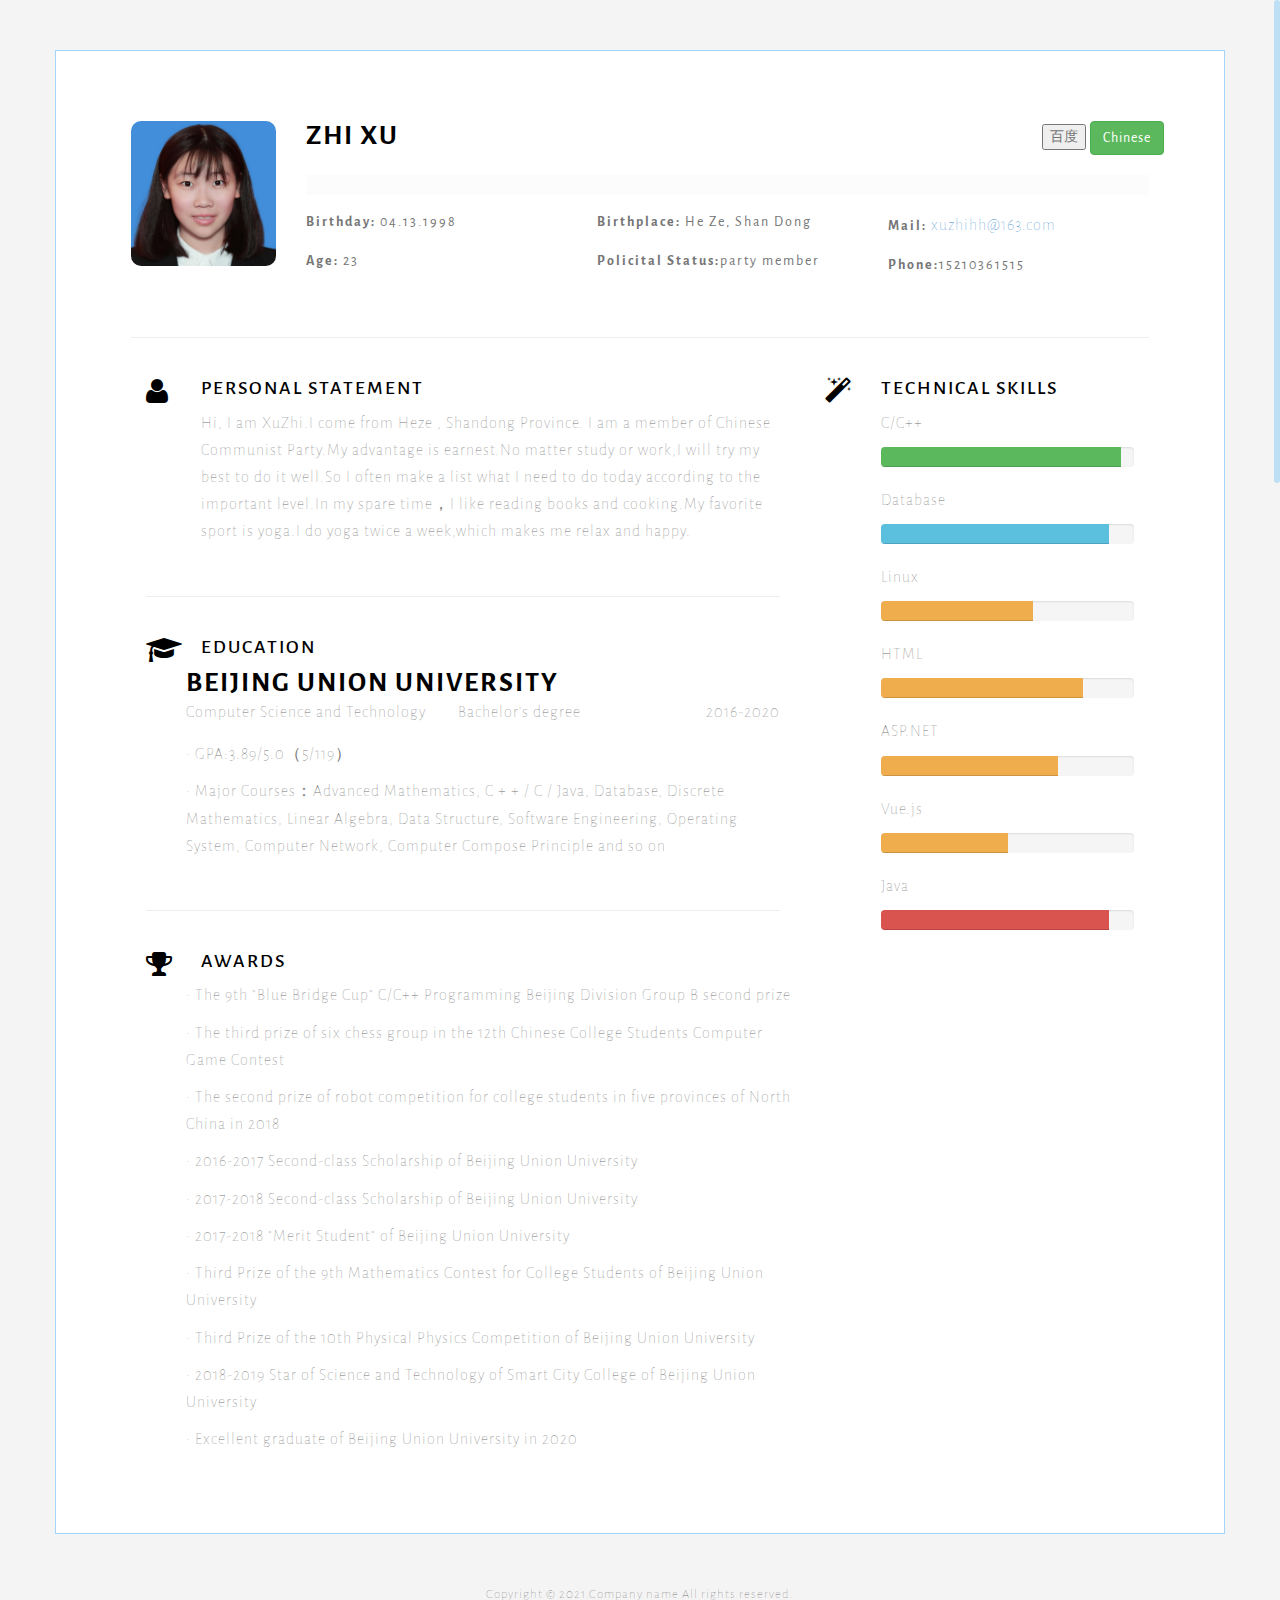
==== index.html @ 11c10b18 "d" ====
<!DOCTYPE html>
<html lang="">


<head>
<meta charset="UTF-8">
<meta name="viewport" content="width=device-width, initial-scale=1.0">

<!-- ===========================
THEME INFO
=========================== -->
<meta name="description" content="">
<meta name="keywords" content="">
<meta name="author" content="">

<!-- ===========================
SITE TITLE
=========================== -->
<title>Home</title>

<!-- ===========================
FAVICONS
=========================== -->
<link rel="icon" href="img/favicon.png">
<link rel="apple-touch-icon" sizes="144x144" href="img/apple-touch-icon-ipad-retina.png" />
<link rel="apple-touch-icon" sizes="114x114" href="img/apple-touch-icon-iphone-retina.png" />
<link rel="apple-touch-icon" sizes="72x72" href="img/apple-touch-icon-ipad.png" />
<link rel="apple-touch-icon" sizes="57x57" href="img/apple-touch-icon-iphone.png" />

<!-- ===========================
STYLESHEETS
=========================== -->
<link rel="stylesheet" href="css/bootstrap.min.css">
<link rel="stylesheet" href="css/style.css">
<link rel="stylesheet" href="css/responsive.css">

<!-- ===========================
FONTS & ICONS
=========================== -->
<link href='http://fonts.googleapis.com/css?family=Kristi|Alegreya+Sans:300' rel='stylesheet' type='text/css'>
<link href="css/font-awesome.min.css" rel="stylesheet">


<!--[if IE]>
	<script src="https://cdn.jsdelivr.net/html5shiv/3.7.2/html5shiv.min.js"></script>
	<script src="https://cdn.jsdelivr.net/respond/1.4.2/respond.min.js"></script>
<![endif]-->
</head>

<body>
<div class="container">
	<!-- ===========================
	HEADER
	============================ -->
	<div id="header" class="row">
		<div class="col-sm-2">
			<img class="propic" src="img/bappy.jpg" alt="">
		</div>
		<!-- photo end-->

		<div class="col-sm-10">
			<div class="cv-title">
				<div class="row">
					<div class="col-sm-7">
						<h1>Zhi Xu</h1>
					</div>
					<!--<div >-->
						<div class="text-right">
						<!-- AddToAny BEGIN -->
						<!--
						
						<a class="a2a_dd btn btn-default" href="1.html"><span class="fa fa-share "></span> Share</a>
						-->
						
						<button onclick="window.location.href = 'indexChinese.html'">百度</button>
						<a class="btn btn-success" href="indexChinese.html">Chinese</a>
						
					</div>
				</div>
				<h2><!--UI/UX Designer--></h2>
			</div><!-- Title end-->

			<!-- ===========================
			SOCIAL & CONTACT
			============================ -->
			<div class="row">
				<div class="col-sm-4">
					<ul class="list-unstyled">
						<!--
						<li><a href=""><span class="social fa fa-home"></span>EvenFly</a>
						</li>
						<li><a href=""><span class="social fa fa-skype"></span>+88 0123 45678</a>
						</li>
						<li><a href="mailto:support@website.com"><span class="social fa fa-envelope-o"></span>me@mail.com</a>
						</li>
						-->
						<li><span><label>Birthday:</label> 04.13.1998</span>												</li>
						<li><span><label>Age:</label> 23</span>												</li>
					    
						
					</ul>
				</div><!-- social 1st col end-->

				<div class="col-sm-4">
					<ul class="list-unstyled">
						<li><span><label>Birthplace:</label> He Ze, Shan Dong</span>												</li>
						<li><span><label>Policital Status:</label>party member </span>												</li>
						
						<!--
						<li><a href=""><span class="social fa fa-facebook"></span>Facebook</a>
						</li>
						<li><a href=""><span class="social fa fa-twitter"></span>Twitter</a>
						</li>
						<li><a href=""><span class="social fa fa-linkedin"></span>Linkedin</a>
						</li>
						-->
					</ul>
				</div><!-- social 2nd col end-->

				<div class="col-sm-4">
					<ul class="list-unstyled">
						<li><span><label>Mail:</label> <a href="mailto:example@gmail.com"><!--mymail&#64;gmail.com-->xuzhihh&#64;163.com</a></span>												</li>
						<li><span><label>Phone:</label>15210361515</a></span>												</li>
						<!--
						<li><a href=""><span class="social fa fa-behance"></span>Behance</a>
						</li>
						<li><a href=""><span class="social fa fa-dribbble"></span>Dribbble</a>
						</li>
						<li><a href=""><span class="social fa fa-instagram"></span>Instagram</a>
						</li>
						-->
					</ul>
				</div><!-- social 3rd col end-->
			</div><!-- header social end-->
		</div><!-- header right end-->
	</div><!-- header end-->

	<hr class="firsthr">

	<!-- ===========================
	BODY LEFT PART
	============================ -->
	<div class="col-md-8 mainleft">
		<div id="statement" class="row mobmid">
			<div class="col-sm-1">
				<span class="secicon fa fa-user"></span>
			</div><!--icon end-->

			<div class="col-sm-11">
				<h3>Personal statement </h3>
				<p>Hi, I am XuZhi.I come from Heze , Shandong Province. I am a member of Chinese Communist Party.My advantage is earnest.No matter study or work,I will try my best to do it well.So I often make a list what I need to do today according to the important level.In my spare time，I like reading books and cooking.My favorite sport is yoga.I do yoga twice a week,which makes me relax and happy. </p>
				
				
			</div><!--info end-->
		</div><!--personal statement end-->

		<hr>

		<div id="education" class="row mobmid">
			<div class="col-sm-1">
				<span class="secicon fa fa-graduation-cap"></span>
			</div><!--icon end-->

			<div class="col-sm-11">
				<h3>Education</h3>

				<div class="row">
					<!--div class="col-md-9"-->
						<div>
						<h1>Beijing Union University</h1>
						<div style="float:right" class="year col-md-3">
						<p>2016-2020</p>
					</div>
						<p class="sub">Computer Science and Technology&nbsp&nbsp&nbsp&nbsp&nbsp&nbsp&nbsp&nbspBachelor's degree</a>
						</p>
						<p class="sub"> </a>
						</p>
						
						<p>• GPA:3.89/5.0（5/119）</p>
						
						<p>• Major Courses：Advanced Mathematics, C + + / C / Java, Database, Discrete Mathematics, Linear Algebra, Data Structure, Software Engineering, Operating System, Computer Network, Computer Compose Principle and so on</p>
					    


						<p></p>

					</div>

					
				</div><!--Education & Certification 1 end-->
				
				

				
			</div>
		</div><!--Education & Certifications end-->
		
		

		<!-- ===========================
		JOB EXPERIENCES change awards
		============================ -->

		<hr>
		<div id="job" class="row mobmid">
			<div class="col-sm-1">
				<span class="secicon fa fa-trophy"></span>
				<!--<span class="secicon fa fa-briefcase"></span>-->
			</div><!--icon end-->

			<div class="col-sm-11">
			
				
				<h3>Awards</h3>

				

				<div class="row">
					<!--<div class="col-md-9" style="width:900px;margin-right:10px">-->
						
							<div>
 
						
					
				
						<p>• The 9th "Blue Bridge Cup" C/C++ Programming Beijing Division Group B second prize</p>
						<p>• The third prize of six chess group in the 12th Chinese College Students Computer Game Contest</p>
						<p>• The second prize of  robot competition for college students in five provinces of North China in 2018</p>
						<p>• 2016-2017 Second-class Scholarship of Beijing Union University</p>
						<p>• 2017-2018 Second-class Scholarship of Beijing Union University</p>
						<p>• 2017-2018 "Merit Student" of Beijing Union University</p>
						<p>• Third Prize of the 9th Mathematics Contest for College Students of Beijing Union University</p>
						<p>• Third Prize of the 10th Physical Physics Competition of Beijing Union University</p>
						<p>• 2018-2019 Star of Science and Technology of Smart City College of Beijing Union University</p>
						<p>• Excellent graduate of Beijing Union University in 2020</p>



						
						
					</div>

					
				</div><!--Job 1 end-->
				
				
				
				

			</div><!--Job experiences end-->
		</div><!--Job experiences end-->
	</div><!--left end-->
	
	<!-- ===========================
	SIDEBAR
	=========================== -->
	<div class="col-md-4 mainright">
		<div class="row">
			<div class="col-sm-1 col-md-2 mobmid">
				<span class="secicon fa fa-magic"></span>
			</div><!--icon end-->

			<div class="col-sm-11 col-md-10">
				<h3 class="mobmid">Technical skills </h3>

				<p>C/C++</p>
				<div class="progress">
					<div class="progress-bar progress-bar-success" role="progressbar" aria-valuenow="65" aria-valuemin="0" aria-valuemax="100" style="width: 95%">
						<span class="sr-only">95% Complete (success)</span>
					</div>
				</div><!--skill end-->


				<p>Database</p>
				<div class="progress">
					<div class="progress-bar progress-bar-info" role="progressbar" aria-valuenow="85" aria-valuemin="0" aria-valuemax="100" style="width: 90%">
						<span class="sr-only">90% Complete</span>
					</div>
				</div><!--skill end-->

				<p>Linux</p>
				<div class="progress">
					<div class="progress-bar progress-bar-warning" role="progressbar" aria-valuenow="60" aria-valuemin="0" aria-valuemax="100" style="width: 60%">
						<span class="sr-only">60% Complete (warning)</span>
					</div>
				</div><!--skill end-->

				<p>HTML</p>
				<div class="progress">
					<div class="progress-bar progress-bar-warning" role="progressbar" aria-valuenow="60" aria-valuemin="0" aria-valuemax="100" style="width: 80%">
						<span class="sr-only">80% Complete (warning)</span>
					</div>
				</div><!--skill end-->

				<p>ASP.NET</p>
				<div class="progress">
					<div class="progress-bar progress-bar-warning" role="progressbar" aria-valuenow="60" aria-valuemin="0" aria-valuemax="100" style="width: 70%">
						<span class="sr-only">70% Complete (warning)</span>
					</div>
				</div><!--skill end-->

				<p>Vue.js</p>
				<div class="progress">
					<div class="progress-bar progress-bar-warning" role="progressbar" aria-valuenow="60" aria-valuemin="0" aria-valuemax="100" style="width: 50%">
						<span class="sr-only">50% Complete (warning)</span>
					</div>
				</div><!--skill end-->

				<p>Java</p>
				<div class="progress">
					<div class="progress-bar progress-bar-danger" role="progressbar" aria-valuenow="30" aria-valuemin="0" aria-valuemax="100" style="width: 90%">
						<span class="sr-only">90% Complete (danger)</span>
					</div>
				</div><!--skill end-->
			</div><!--info end-->
		</div><!--tech skills end-->
		
		

		<div class="row mobmid">
			<div class="col-sm-1 col-md-2">
				<!--<span class="secicon fa fa-trophy"></span>-->
			</div><!--icon end-->

			<div class="col-sm-11 col-md-10 ">
				<h3><!--Awards--></h3>
				<!--

				<div class="award">
					<h4>Best Designer 2012</h4>
					<p class="sub"><a href="">Life View Media Ltd.</a></p>
					<p>Studying all aspect of Graphic Design Including Advertising Design, Branding, Copy Exhibition Design, Ilustration.</p>
				</div>-->
				<!--1st award end-->
                
				<div class="award">
					<!--
					<h4>Best Designer 2011</h4>
					<p class="sub"><a href="">Alexa Design Solution</a></p>
					<p>Studying all aspect of Graphic Design Including Advertising Design, Branding, Copy Exhibition Design, Ilustration, Information Design, Packaging Design and Website Design</p>
					-->
				</div><!--1st award end-->
			</div><!--awards end-->

		</div>
		
		<!--hr-->

		<div class="row ">
			<div class="col-sm-1 col-md-2 mobmid">
				<!--<span class="secicon fa fa-quote-left">--></span>
			</div><!--icon end-->

			
		
		</div><!--tech skills end-->
	</div><!--right end-->
</div><!--container end-->

<!-- ===========================
FOOTER
=========================== -->
<footer class="text-center">
	<p>Copyright &copy; 2021.Company name All rights reserved.</a></p>
</footer>

<!--necessary scripts and plugins-->
<script src="js/jquery-1.8.3.min.js"></script>
<script src="js/bootstrap.min.js"></script>
<script src="js/jquery.nicescroll.min.js"></script>
<script src="js/evenfly.js"></script>
</body>

</html>
---- css/style.css ----
body {
    background: #f4f4f4;
    color: #757575;
    font-family: 'Alegreya Sans', sans-serif;
    letter-spacing: 2px;
    padding-bottom: 60px;
}

.container {
    background: #fff;
    padding: 70px 75px;
    margin: 50px auto;
    border: 1px solid #a5d4fc;
}
.one{width:80%;}

img {
    max-width: 100%
}

.propic {
    border-radius: 10px;
}

hr {
    margin: 40px 0;
}

h1 {
    font-size: 2em;
    font-weight: bolder;
    text-transform: uppercase;
    color: #000;
    margin: 0;
}

h2 {
    font-size: 1.3em;
    background: #fcfcfc;
    padding: 10px;
}

h3 {
    font-size: 1.4em;
    text-transform: uppercase;
    color: #000;
    margin-top: 0;
}

h4 {
    margin: 15px 0 0;
}

p,
a {
    line-height: 1.7em;
    font-weight: lighter;
    letter-spacing: 1px;
    font-size: 16px;
}

li {
    padding: 7px 0;
}

.dl-share .btn {
    min-width: 120px;
}

.signature {
    font-family: 'Kristi', cursive;
    color: #3e3f40;
    font-size: 2.2em;
    margin-top: 20px;
}

.social {
    margin-right: 7px;
}

.btn .fa {
    margin-right: 10px;
}

.secicon.fa {
    font-size: 28px;
    color: #000;
    margin-right: 10px;
}

.sub {
    margin-bottom: 15px;
}

.award {
    padding-top: 20px;
}

blockquote {
    font-size: 1em;
    padding: 0 15px;
    margin: 30px 0;
}

.mainleft {
    padding-right: 30px;
}

.testimonials img {
    width: 60px;
    height: 60px;
    border-radius: 50%;
    float: left;
    margin-right: 15px;
    margin-top: -10px;
    border: 1px solid #ededed;
}

.year,
.share {
    text-align: right;
}

footer p,
footer a {
    font-size: 13px;
}
---- css/responsive.css ----
@media only screen and (max-width: 980px) {
    .dl-share {
        display: none;
    }
    
    .year {
        text-align: left;
    }
}

@media only screen and (max-width: 800px) {
    body {
        padding-bottom: 10px;
    }
    .container {
        margin-top: 10px;
        margin-bottom: 30px;
    }
}

@media only screen and (max-width: 640px) {
    .container {
        padding: 20px;
    }
    h1 {
        margin-top: 20px;
    }
    .propic {
        border-radius: 0;
    }
    .list-unstyled li {
        border-bottom: 1px solid #efefef;
        padding: 15px 0;
    }
    .firsthr {
        visibility: hidden;
    }
    .secicon.fa {
        margin: 10px 0;
    }
    .year,
    .mobmid {
        text-align: center;
    }
    
}

@media only screen and (width: 480px) {
    footer{
        padding: 0 100px;
    }
}

@media only screen and (max-width: 360px) {
    footer{
        padding: 0 15px;
    }
}
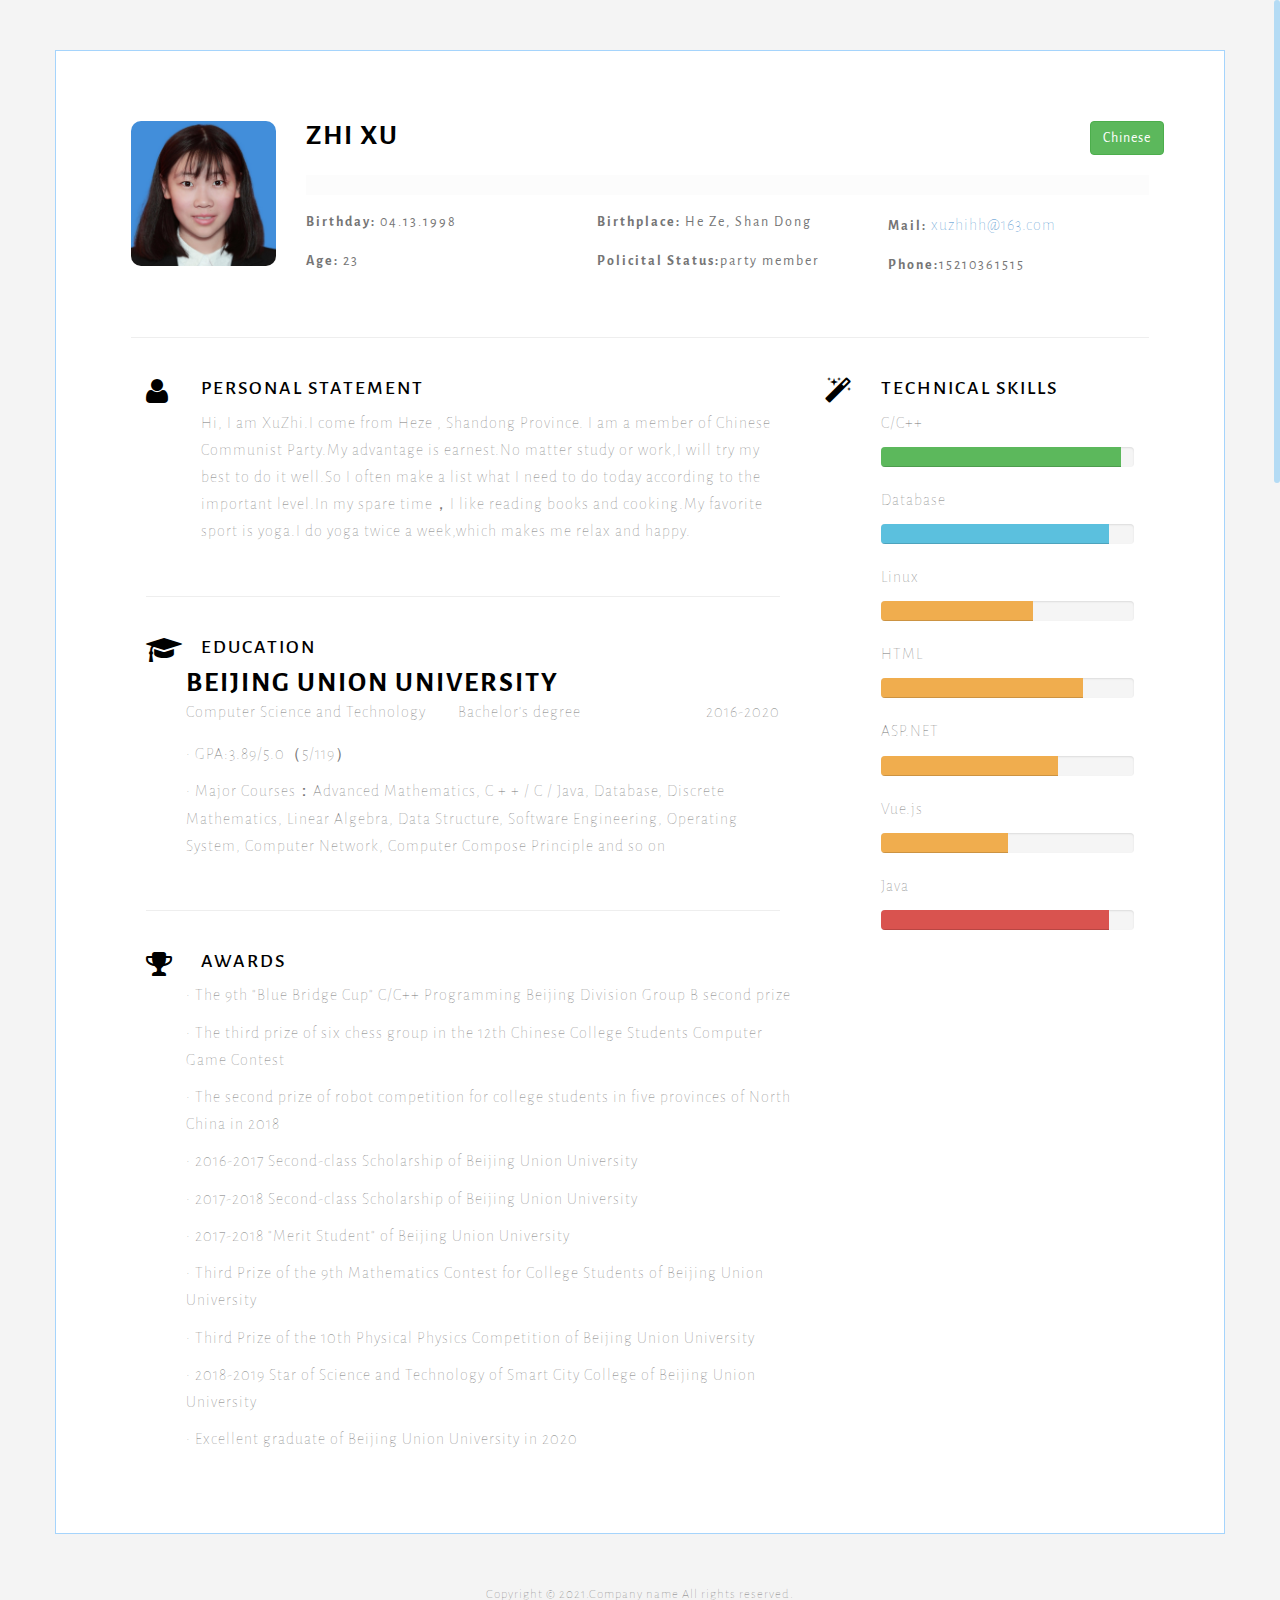
==== commit 54db07f1: "d" ====
--- a/index.html
+++ b/index.html
@@ -72,7 +72,7 @@
 						<a class="a2a_dd btn btn-default" href="1.html"><span class="fa fa-share "></span> Share</a>
 						-->
 						
-						<button onclick="window.location.href = 'indexChinese.html'">百度</button>
+						
 						<a class="btn btn-success" href="indexChinese.html">Chinese</a>
 						
 					</div>
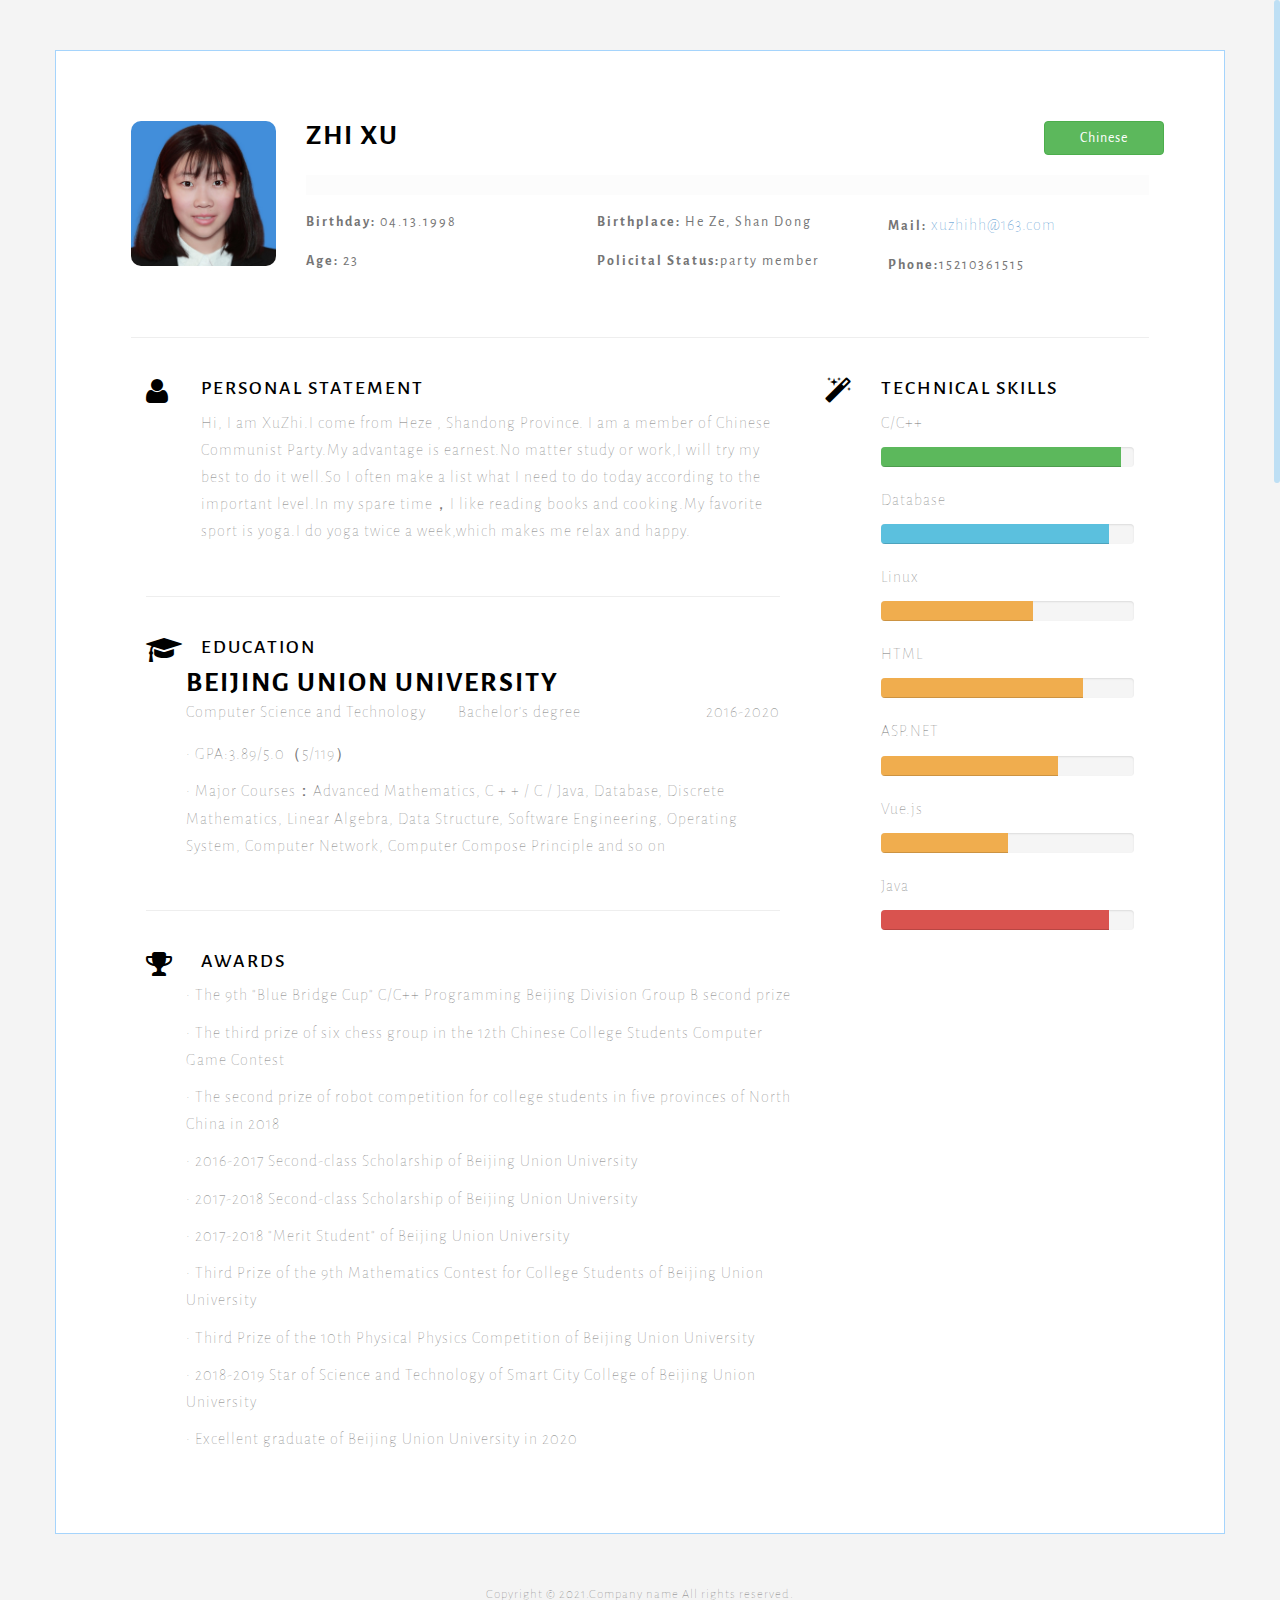
==== commit c3004a85: "d" ====
--- a/index.html
+++ b/index.html
@@ -65,7 +65,7 @@
 						<h1>Zhi Xu</h1>
 					</div>
 					<!--<div >-->
-						<div class="text-right">
+						<div class="text-right dl-share">
 						<!-- AddToAny BEGIN -->
 						<!--
 						
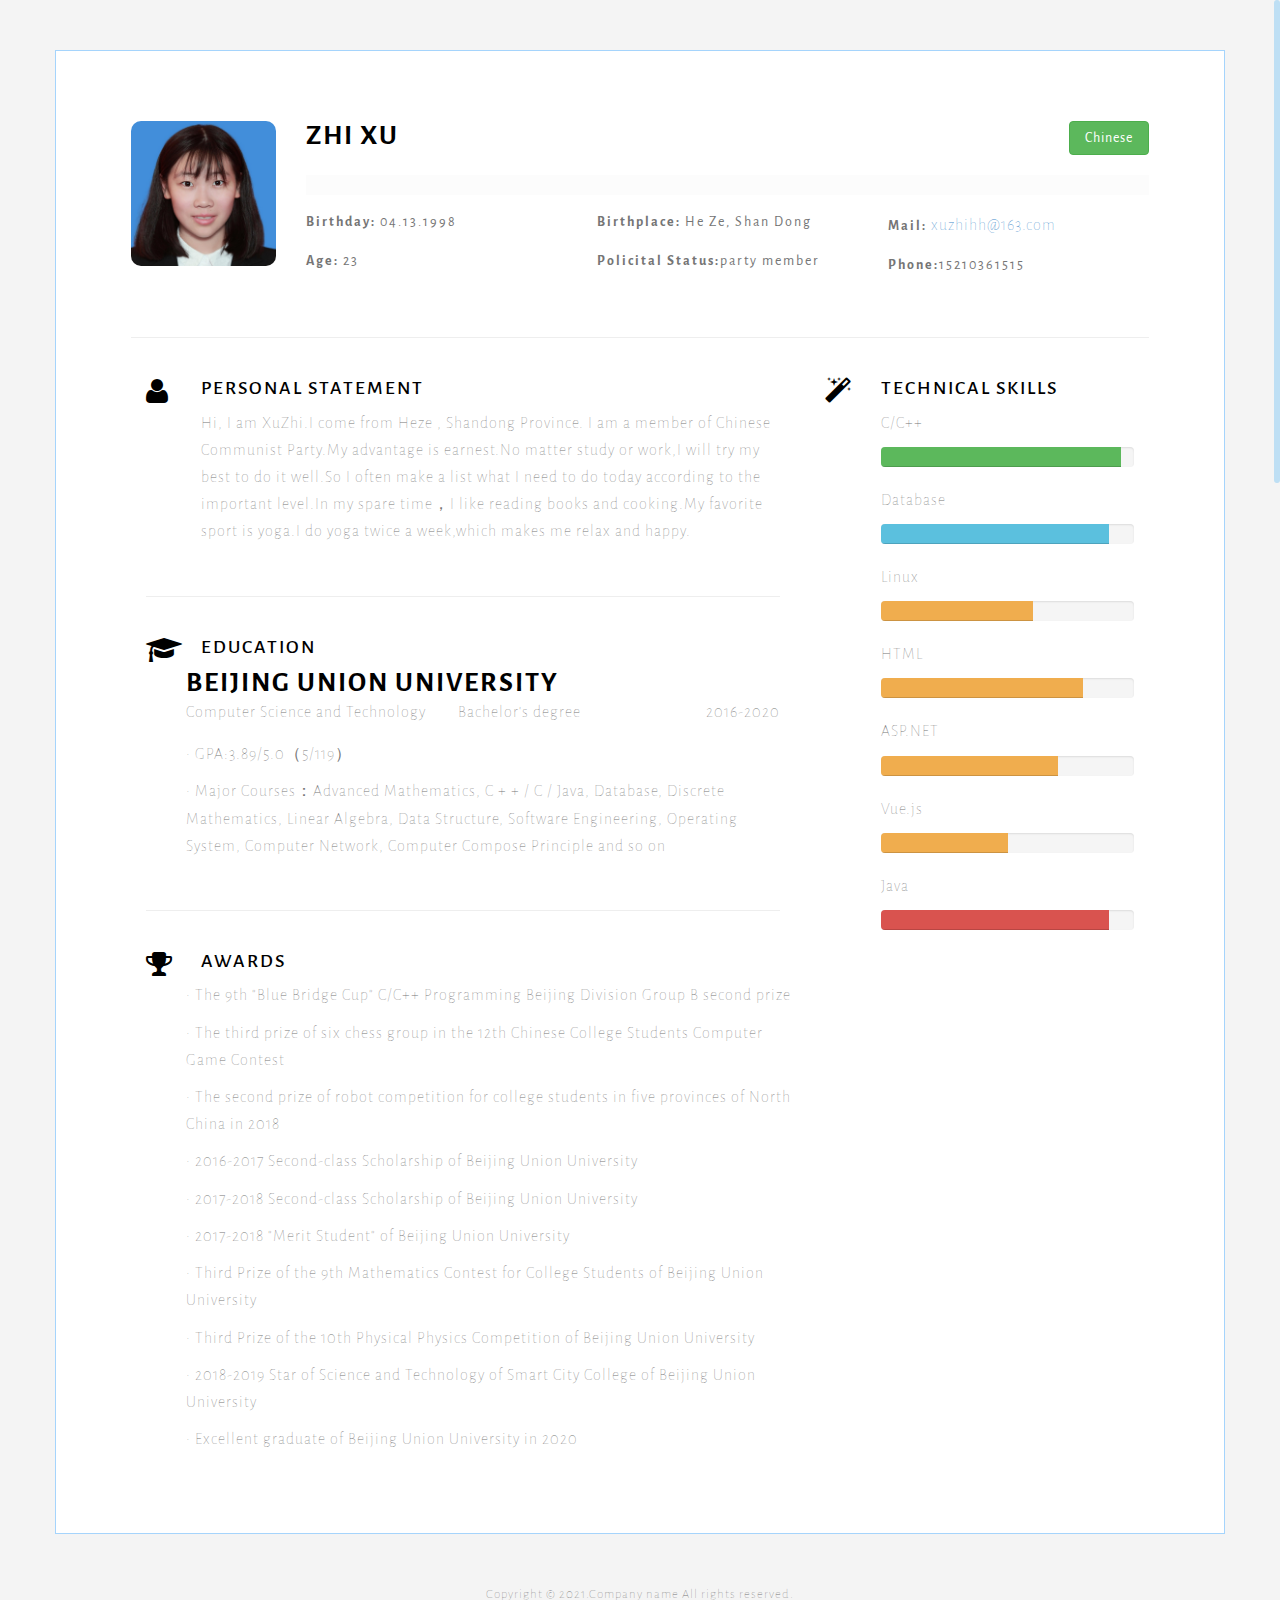
==== commit b6426e63: "d" ====
--- a/index.html
+++ b/index.html
@@ -65,7 +65,7 @@
 						<h1>Zhi Xu</h1>
 					</div>
 					<!--<div >-->
-						<div class="text-right dl-share">
+						<div class="col-sm-5 text-right dl-share">
 						<!-- AddToAny BEGIN -->
 						<!--
 						
--- a/css/style.css
+++ b/css/style.css
@@ -64,7 +64,7 @@
 }
 
 .dl-share .btn {
-    min-width: 120px;
+    min-width: 80px;
 }
 
 .signature {
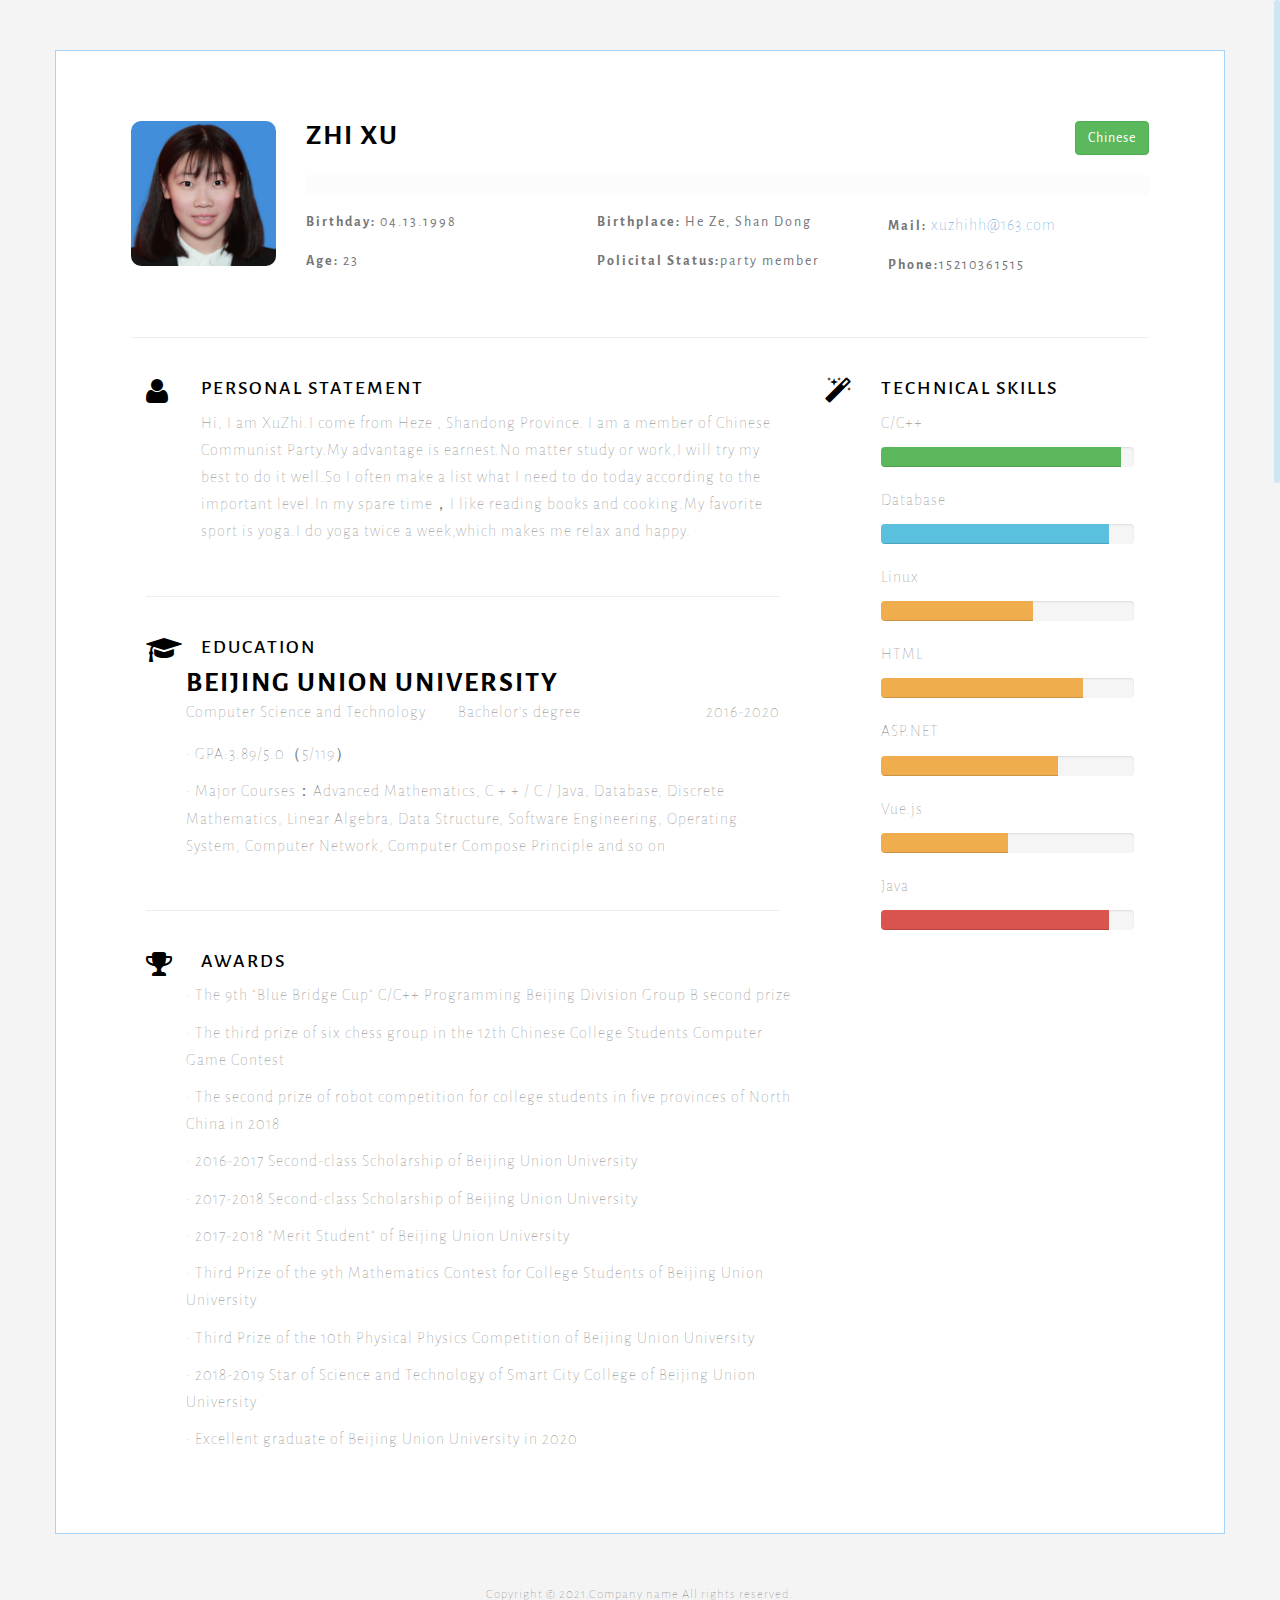
==== commit 10f138b0: "d" ====
--- a/index.html
+++ b/index.html
@@ -65,7 +65,7 @@
 						<h1>Zhi Xu</h1>
 					</div>
 					<!--<div >-->
-						<div class="col-sm-5 text-right dl-share">
+						<div class="col-sm-5 text-right">
 						<!-- AddToAny BEGIN -->
 						<!--
 						
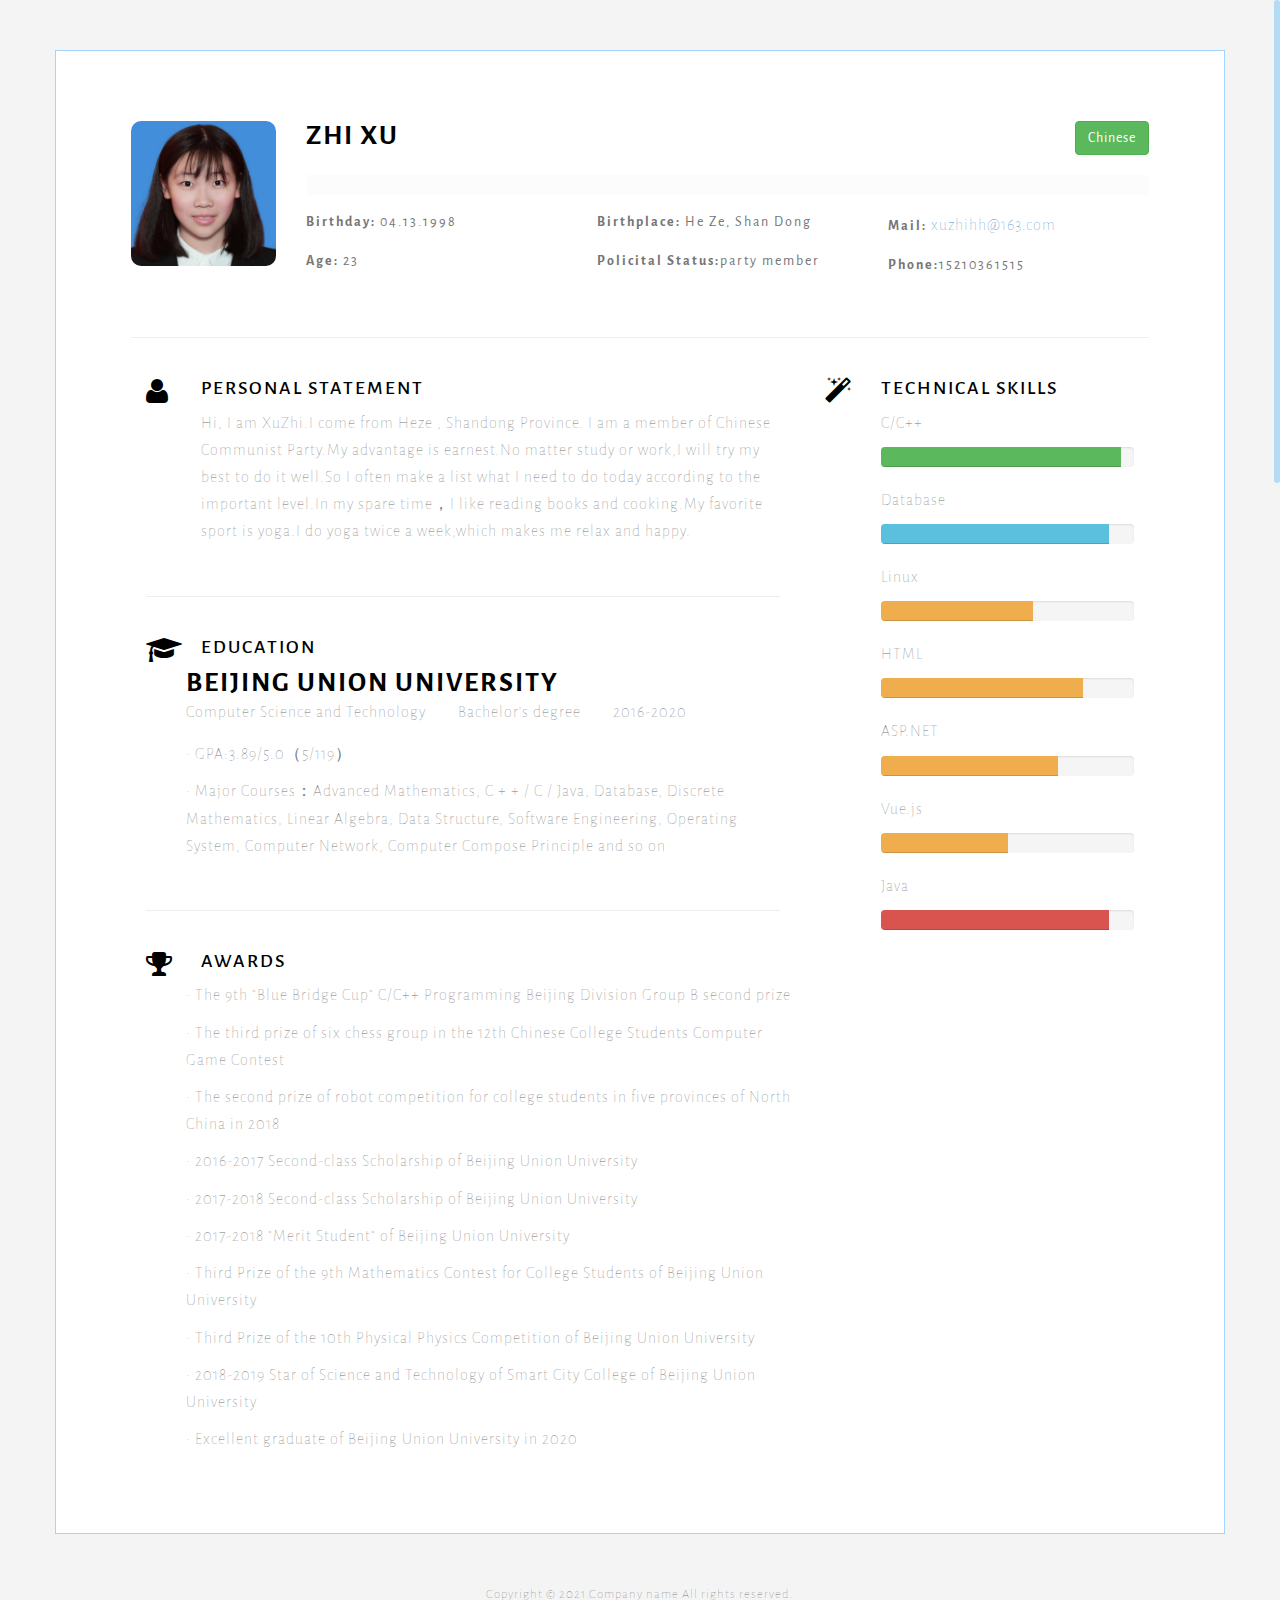
==== commit 7652fdd7: "d" ====
--- a/index.html
+++ b/index.html
@@ -168,10 +168,10 @@
 					<!--div class="col-md-9"-->
 						<div>
 						<h1>Beijing Union University</h1>
-						<div style="float:right" class="year col-md-3">
+						<!--<div style="float:right" class="year col-md-3">
 						<p>2016-2020</p>
-					</div>
-						<p class="sub">Computer Science and Technology&nbsp&nbsp&nbsp&nbsp&nbsp&nbsp&nbsp&nbspBachelor's degree</a>
+					</div>-->
+						<p class="sub">Computer Science and Technology&nbsp&nbsp&nbsp&nbsp&nbsp&nbsp&nbsp&nbspBachelor's degree&nbsp&nbsp&nbsp&nbsp&nbsp&nbsp&nbsp&nbsp2016-2020</a>
 						</p>
 						<p class="sub"> </a>
 						</p>
--- a/css/style.css
+++ b/css/style.css
@@ -64,7 +64,7 @@
 }
 
 .dl-share .btn {
-    min-width: 80px;
+    min-width: 120px;
 }
 
 .signature {
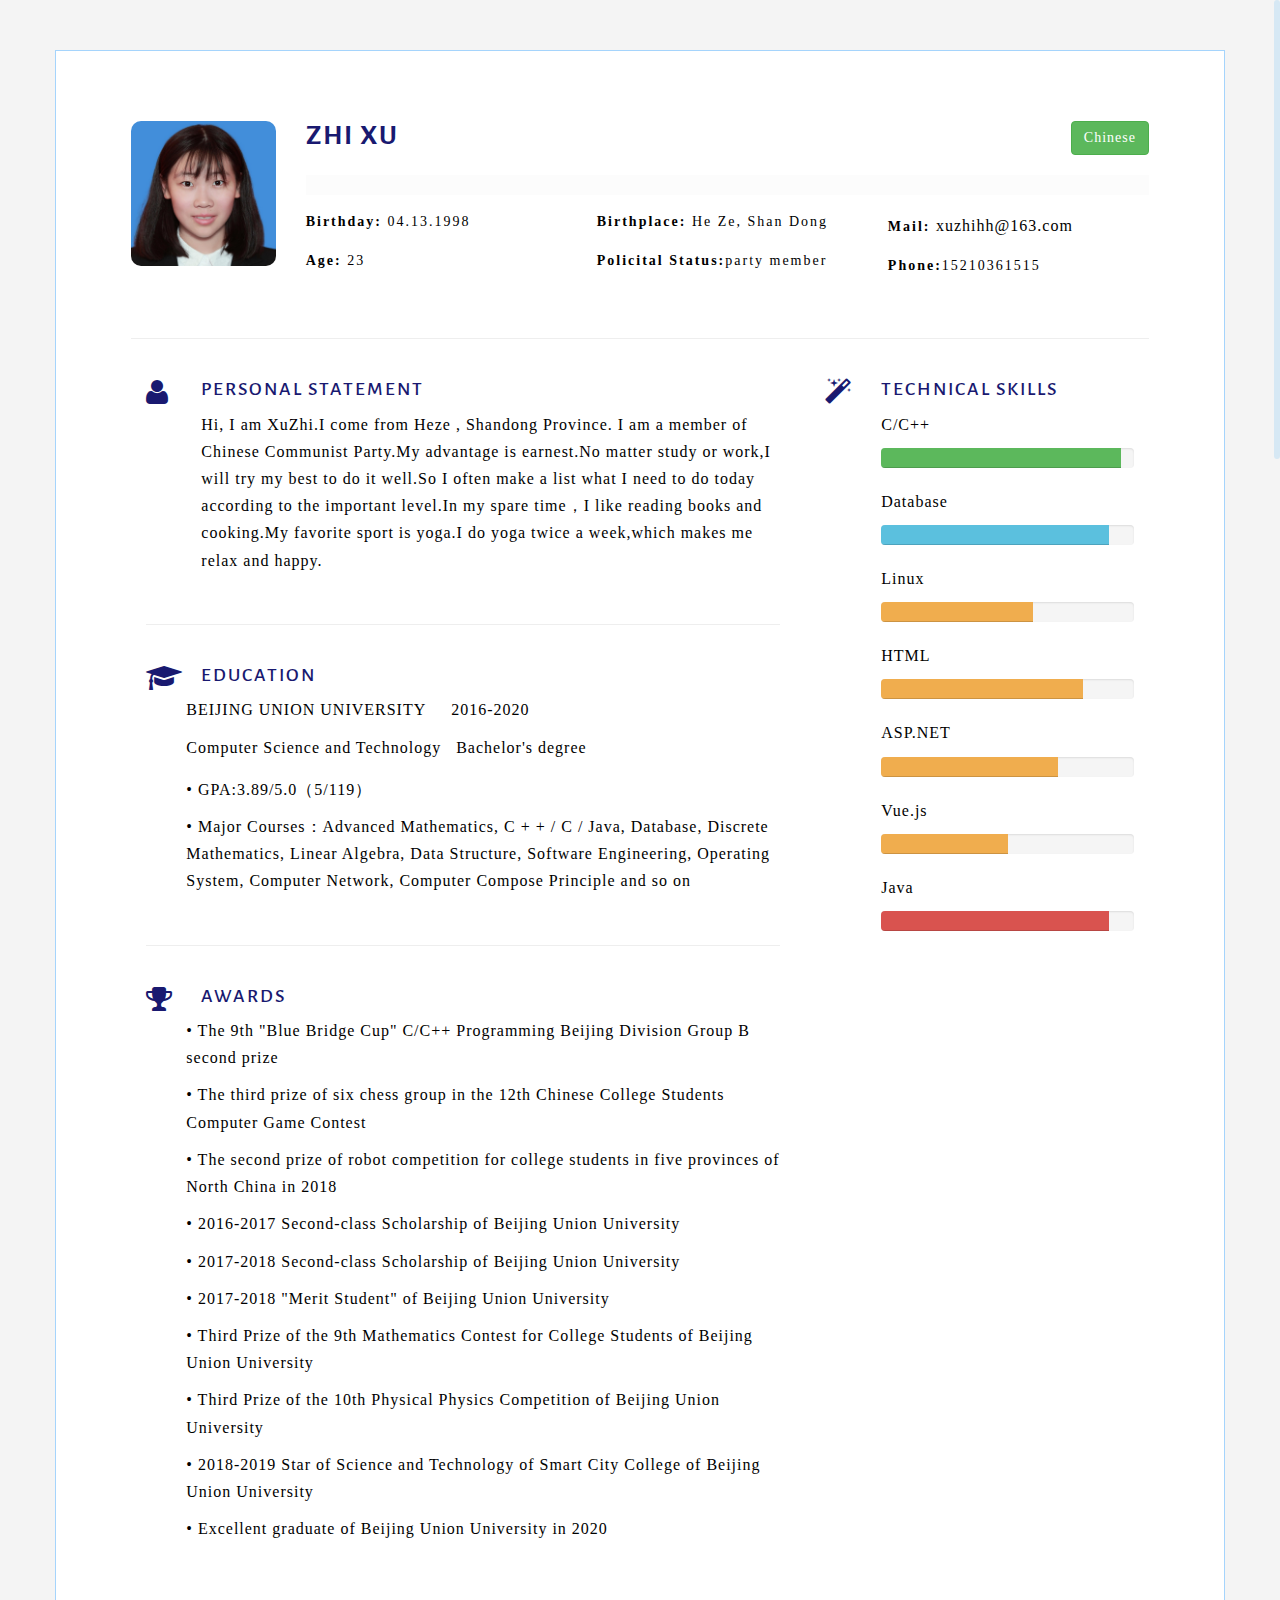
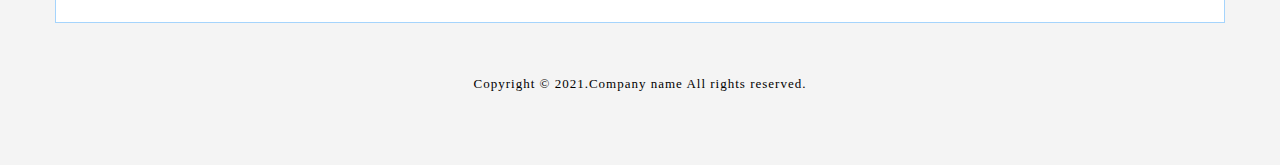
==== commit 3e8dcdba: "d" ====
--- a/index.html
+++ b/index.html
@@ -62,7 +62,7 @@
 			<div class="cv-title">
 				<div class="row">
 					<div class="col-sm-7">
-						<h1>Zhi Xu</h1>
+						<h1 style="color: 	#191970">Zhi Xu</h1>
 					</div>
 					<!--<div >-->
 						<div class="col-sm-5 text-right">
@@ -143,7 +143,7 @@
 	<div class="col-md-8 mainleft">
 		<div id="statement" class="row mobmid">
 			<div class="col-sm-1">
-				<span class="secicon fa fa-user"></span>
+				<span class="secicon fa fa-user" style="color: 	#191970"></span>
 			</div><!--icon end-->
 
 			<div class="col-sm-11">
@@ -158,7 +158,7 @@
 
 		<div id="education" class="row mobmid">
 			<div class="col-sm-1">
-				<span class="secicon fa fa-graduation-cap"></span>
+				<span class="secicon fa fa-graduation-cap" style="color: 	#191970"></span>
 			</div><!--icon end-->
 
 			<div class="col-sm-11">
@@ -167,11 +167,11 @@
 				<div class="row">
 					<!--div class="col-md-9"-->
 						<div>
-						<h1>Beijing Union University</h1>
+						<p style="text-transform: uppercase;">Beijing Union University&nbsp&nbsp&nbsp&nbsp&nbsp2016-2020</p>
 						<!--<div style="float:right" class="year col-md-3">
 						<p>2016-2020</p>
 					</div>-->
-						<p class="sub">Computer Science and Technology&nbsp&nbsp&nbsp&nbsp&nbsp&nbsp&nbsp&nbspBachelor's degree&nbsp&nbsp&nbsp&nbsp&nbsp&nbsp&nbsp&nbsp2016-2020</a>
+						<p class="sub">Computer Science and Technology&nbsp&nbsp&nbspBachelor's degree</a>
 						</p>
 						<p class="sub"> </a>
 						</p>
@@ -204,7 +204,7 @@
 		<hr>
 		<div id="job" class="row mobmid">
 			<div class="col-sm-1">
-				<span class="secicon fa fa-trophy"></span>
+				<span class="secicon fa fa-trophy" style="color: 	#191970"></span>
 				<!--<span class="secicon fa fa-briefcase"></span>-->
 			</div><!--icon end-->
 
@@ -257,7 +257,7 @@
 	<div class="col-md-4 mainright">
 		<div class="row">
 			<div class="col-sm-1 col-md-2 mobmid">
-				<span class="secicon fa fa-magic"></span>
+				<span class="secicon fa fa-magic" style="color: 	#191970"></span>
 			</div><!--icon end-->
 
 			<div class="col-sm-11 col-md-10">
--- a/css/style.css
+++ b/css/style.css
@@ -36,14 +36,16 @@
 
 h2 {
     font-size: 1.3em;
+    text-transform: uppercase;
     background: #fcfcfc;
     padding: 10px;
+    letter-spacing: 1px;
 }
 
 h3 {
     font-size: 1.4em;
     text-transform: uppercase;
-    color: #000;
+    color:#191970;
     margin-top: 0;
 }
 
@@ -51,8 +53,11 @@
     margin: 15px 0 0;
 }
 
+
 p,
 a {
+    font-family:"宋体";
+    color: #000;
     line-height: 1.7em;
     font-weight: lighter;
     letter-spacing: 1px;
@@ -60,6 +65,8 @@
 }
 
 li {
+    font-family:"宋体";
+    color: #000;
     padding: 7px 0;
 }
 
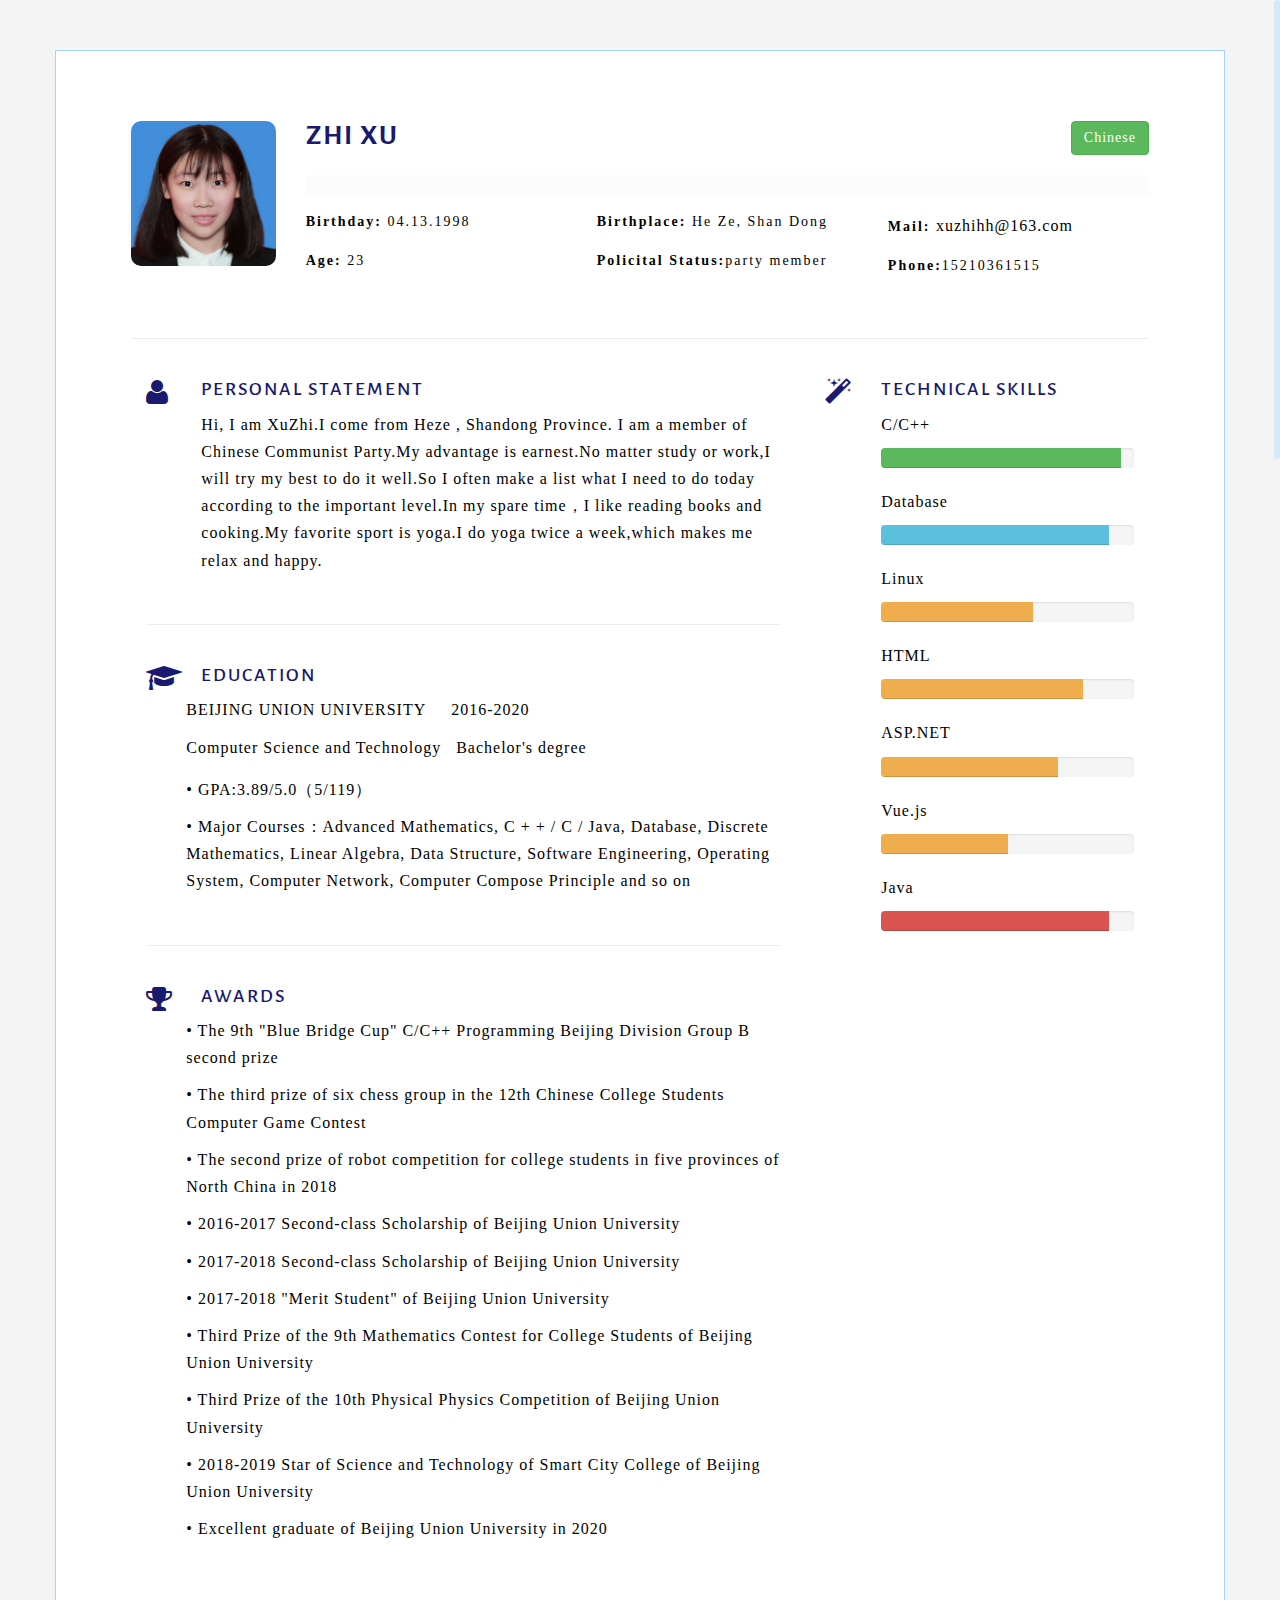
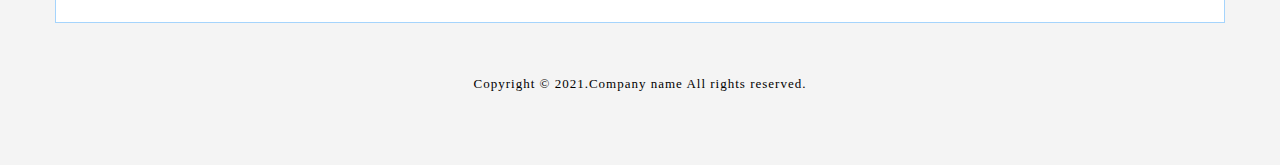
==== commit 7f6d4988: "d" ====
--- a/index.html
+++ b/index.html
@@ -119,8 +119,8 @@
 
 				<div class="col-sm-4">
 					<ul class="list-unstyled">
-						<li><span><label>Mail:</label> <a href="mailto:example@gmail.com"><!--mymail&#64;gmail.com-->xuzhihh&#64;163.com</a></span>												</li>
-						<li><span><label>Phone:</label>15210361515</a></span>												</li>
+						<li><span><label>Mail:</label> <a href="mailto:example@gmail.com"><!--mymail&#64;gmail.com-->xuzhihh@163.com</a></span>												</li>
+						<li><span><label>Phone:</label>15210361515</span>												</li>
 						<!--
 						<li><a href=""><span class="social fa fa-behance"></span>Behance</a>
 						</li>
